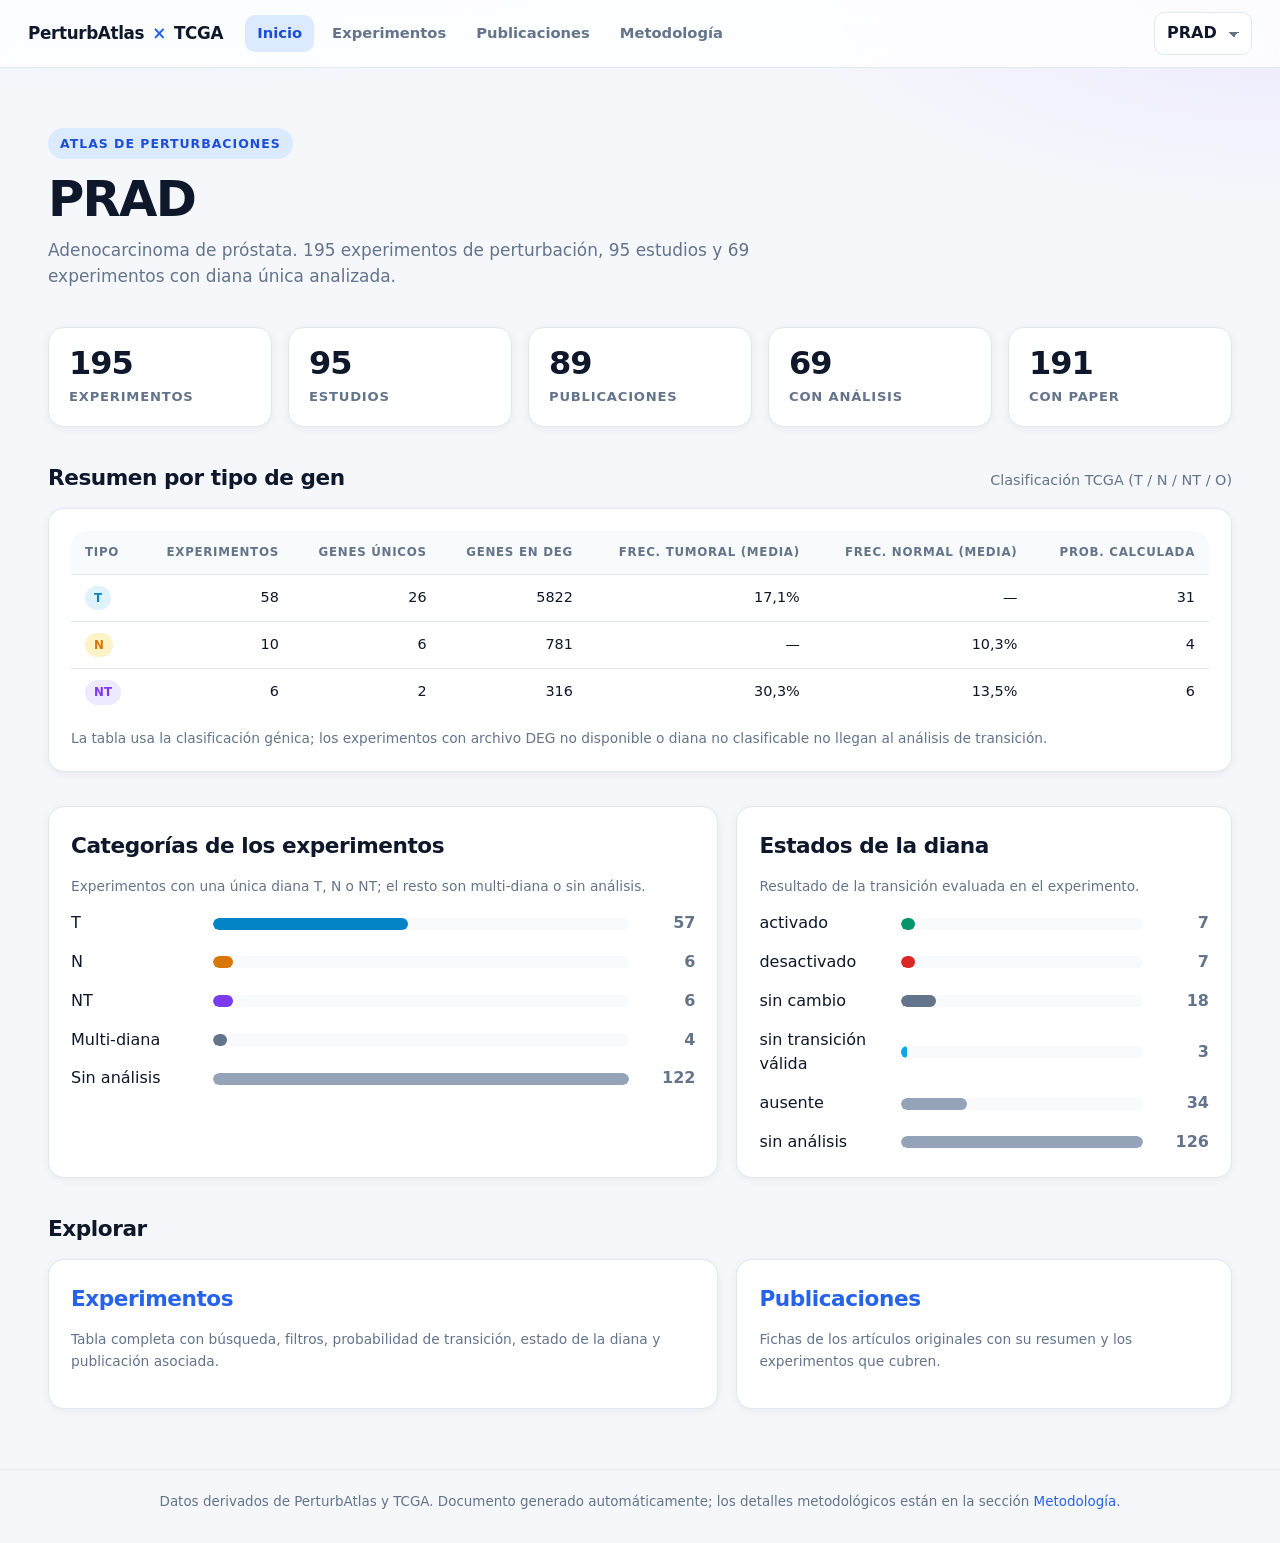
==== index.html @ 243a3626 "Explorador web de experimentos PerturbAtlas x TCGA (PRAD)" ====
<!doctype html>
<html lang="es">
<head>
  <meta charset="utf-8">
  <meta name="viewport" content="width=device-width, initial-scale=1">
  <title>PerturbAtlas × TCGA</title>
  <meta name="description" content="Explorador de experimentos de perturbación génica de PerturbAtlas integrados con la clasificación tumoral de TCGA.">
  <link rel="stylesheet" href="assets/style.css">
</head>
<body data-page="home">
  <header class="topbar">
    <a class="brand" href="index.html">PerturbAtlas<span>×</span>TCGA</a>
    <nav class="nav">
      <a href="index.html" data-nav="home">Inicio</a>
      <a href="experiments.html" data-nav="experiments">Experimentos</a>
      <a href="papers.html" data-nav="papers">Publicaciones</a>
      <a href="methodology.html" data-nav="methodology">Metodología</a>
    </nav>
    <div class="spacer"></div>
    <select class="select" id="cancer-select" aria-label="Seleccionar cáncer"></select>
  </header>

  <main>
    <section class="hero">
      <span class="eyebrow">Atlas de perturbaciones</span>
      <h1 id="hero-title">Cargando…</h1>
      <p class="lead" id="hero-lead">Explorador de experimentos de perturbación génica de PerturbAtlas integrados con la clasificación tumoral de TCGA.</p>
    </section>

    <section class="kpis" id="kpis" aria-live="polite"></section>

    <section class="section">
      <div class="section-head">
        <h2>Resumen por tipo de gen</h2>
        <span class="hint">Clasificación TCGA (T / N / NT / O)</span>
      </div>
      <div class="card" id="type-summary"></div>
    </section>

    <div class="grid-2 section">
      <div class="card">
        <h2>Categorías de los experimentos</h2>
        <p class="note">Experimentos con una única diana T, N o NT; el resto son multi-diana o sin análisis.</p>
        <div class="bars" id="bars-categories"></div>
      </div>
      <div class="card">
        <h2>Estados de la diana</h2>
        <p class="note">Resultado de la transición evaluada en el experimento.</p>
        <div class="bars" id="bars-states"></div>
      </div>
    </div>

    <section class="section">
      <div class="section-head"><h2>Explorar</h2></div>
      <div class="grid-2">
        <a class="card" href="experiments.html">
          <h2>Experimentos</h2>
          <p class="note">Tabla completa con búsqueda, filtros, probabilidad de transición, estado de la diana y publicación asociada.</p>
        </a>
        <a class="card" href="papers.html">
          <h2>Publicaciones</h2>
          <p class="note">Fichas de los artículos originales con su resumen y los experimentos que cubren.</p>
        </a>
      </div>
    </section>
  </main>

  <footer>
    Datos derivados de PerturbAtlas y TCGA. Documento generado automáticamente;
    los detalles metodológicos están en la sección <a href="methodology.html">Metodología</a>.
  </footer>

  <script src="assets/app.js"></script>
</body>
</html>
---- assets/style.css ----
:root {
  --bg: #f5f7fb;
  --surface: #ffffff;
  --surface-soft: #f8fafc;
  --text: #0f172a;
  --muted: #64748b;
  --border: #e2e8f0;
  --primary: #2563eb;
  --primary-dark: #1d4ed8;
  --primary-soft: #dbeafe;
  --t: #0284c7;
  --t-soft: #e0f2fe;
  --n: #d97706;
  --n-soft: #fef3c7;
  --nt: #7c3aed;
  --nt-soft: #ede9fe;
  --o: #64748b;
  --o-soft: #f1f5f9;
  --ok: #059669;
  --ok-soft: #d1fae5;
  --bad: #dc2626;
  --bad-soft: #fee2e2;
  --warn: #0ea5e9;
  --warn-soft: #e0f2fe;
  --shadow: 0 10px 30px rgba(15, 23, 42, .08);
  --shadow-sm: 0 2px 8px rgba(15, 23, 42, .06);
  --radius: 16px;
}

* { box-sizing: border-box; }

html { scroll-behavior: smooth; }

body {
  margin: 0;
  background:
    radial-gradient(1100px 420px at 10% -10%, #e0ecff 0%, transparent 60%),
    radial-gradient(900px 380px at 100% 0%, #ede9fe 0%, transparent 55%),
    var(--bg);
  color: var(--text);
  font-family: system-ui, -apple-system, "Segoe UI", Roboto, "Helvetica Neue", Arial, sans-serif;
  line-height: 1.55;
  -webkit-font-smoothing: antialiased;
}

a { color: var(--primary); text-decoration: none; }
a:hover { text-decoration: underline; }

.topbar {
  position: sticky;
  top: 0;
  z-index: 40;
  display: flex;
  align-items: center;
  gap: 22px;
  padding: 12px 28px;
  background: rgba(255, 255, 255, .82);
  backdrop-filter: saturate(160%) blur(14px);
  border-bottom: 1px solid var(--border);
}

.brand {
  display: flex;
  align-items: center;
  gap: 8px;
  font-weight: 800;
  letter-spacing: -.02em;
  font-size: 1.05rem;
  color: var(--text);
  white-space: nowrap;
}
.brand span { color: var(--primary); }

.nav {
  display: flex;
  gap: 6px;
  flex-wrap: wrap;
}
.nav a {
  color: var(--muted);
  font-weight: 600;
  font-size: .92rem;
  padding: 7px 12px;
  border-radius: 10px;
}
.nav a:hover { background: var(--surface-soft); color: var(--text); text-decoration: none; }
.nav a.active { background: var(--primary-soft); color: var(--primary-dark); }

.spacer { flex: 1; }

.select {
  appearance: none;
  border: 1px solid var(--border);
  background: var(--surface);
  color: var(--text);
  font: inherit;
  font-weight: 600;
  padding: 8px 34px 8px 12px;
  border-radius: 10px;
  cursor: pointer;
  background-image: linear-gradient(45deg, transparent 50%, var(--muted) 50%),
                    linear-gradient(135deg, var(--muted) 50%, transparent 50%);
  background-position: calc(100% - 17px) 52%, calc(100% - 12px) 52%;
  background-size: 5px 5px, 5px 5px;
  background-repeat: no-repeat;
}

main { max-width: 1240px; margin: 0 auto; padding: 34px 28px 60px; }

.hero { padding: 26px 0 10px; }
.eyebrow {
  display: inline-flex;
  align-items: center;
  gap: 8px;
  font-size: .78rem;
  font-weight: 700;
  letter-spacing: .08em;
  text-transform: uppercase;
  color: var(--primary-dark);
  background: var(--primary-soft);
  padding: 6px 12px;
  border-radius: 999px;
}
h1 {
  margin: 14px 0 10px;
  font-size: clamp(2rem, 4.2vw, 3.1rem);
  line-height: 1.08;
  letter-spacing: -.035em;
}
.lead { max-width: 780px; color: var(--muted); font-size: 1.06rem; margin: 0; }

.kpis {
  display: grid;
  grid-template-columns: repeat(auto-fit, minmax(170px, 1fr));
  gap: 16px;
  margin: 28px 0 10px;
}
.kpi {
  background: var(--surface);
  border: 1px solid var(--border);
  border-radius: var(--radius);
  padding: 18px 20px;
  box-shadow: var(--shadow-sm);
}
.kpi .value { font-size: 2rem; font-weight: 800; letter-spacing: -.03em; line-height: 1.1; }
.kpi .label { color: var(--muted); font-size: .82rem; font-weight: 700; text-transform: uppercase; letter-spacing: .06em; margin-top: 6px; }

.section { margin-top: 34px; }
.section-head {
  display: flex;
  align-items: baseline;
  justify-content: space-between;
  gap: 16px;
  margin-bottom: 14px;
}
h2 { margin: 0; font-size: 1.35rem; letter-spacing: -.02em; }
.section-head .hint { color: var(--muted); font-size: .9rem; }

.card {
  background: var(--surface);
  border: 1px solid var(--border);
  border-radius: var(--radius);
  box-shadow: var(--shadow-sm);
  padding: 22px;
}

.grid-2 { display: grid; grid-template-columns: 1.15fr .85fr; gap: 18px; }
@media (max-width: 900px) { .grid-2 { grid-template-columns: 1fr; } }

a.card { color: inherit; text-decoration: none; transition: border-color .15s, box-shadow .15s; }
a.card h2 { color: var(--primary); }
a.card:hover { border-color: #bfdbfe; box-shadow: var(--shadow); text-decoration: none; }

.bars { display: grid; gap: 14px; }
.bar-row { display: grid; grid-template-columns: 130px 1fr 54px; align-items: center; gap: 12px; }
.bar-track { display: block; height: 12px; border-radius: 999px; background: var(--surface-soft); overflow: hidden; }
.bar-fill { display: block; height: 100%; border-radius: 999px; }
.bar-row .num { text-align: right; font-variant-numeric: tabular-nums; color: var(--muted); font-weight: 700; }

.table-wrap {
  background: var(--surface);
  border: 1px solid var(--border);
  border-radius: var(--radius);
  box-shadow: var(--shadow-sm);
  overflow: auto;
}
table { width: 100%; border-collapse: collapse; font-size: .9rem; }
thead th {
  position: sticky;
  top: 0;
  z-index: 2;
  background: var(--surface-soft);
  color: var(--muted);
  font-size: .74rem;
  text-transform: uppercase;
  letter-spacing: .06em;
  text-align: left;
  padding: 12px 14px;
  border-bottom: 1px solid var(--border);
  white-space: nowrap;
}
tbody td { padding: 11px 14px; border-bottom: 1px solid var(--border); vertical-align: top; }
tbody tr:hover { background: #fbfdff; }
tbody tr:last-child td { border-bottom: 0; }
td.num, th.num { text-align: right; font-variant-numeric: tabular-nums; }
.mono { font-family: ui-monospace, SFMono-Regular, Menlo, Consolas, monospace; font-size: .82em; }

.badge {
  display: inline-flex;
  align-items: center;
  gap: 6px;
  padding: 3px 9px;
  border-radius: 999px;
  font-size: .74rem;
  font-weight: 700;
  white-space: nowrap;
}
.badge.T { background: var(--t-soft); color: var(--t); }
.badge.N { background: var(--n-soft); color: var(--n); }
.badge.NT { background: var(--nt-soft); color: var(--nt); }
.badge.Multi { background: var(--o-soft); color: var(--o); }
.badge.Sin { background: var(--o-soft); color: var(--o); }
.badge.activado { background: var(--ok-soft); color: var(--ok); }
.badge.desactivado { background: var(--bad-soft); color: var(--bad); }
.badge.sin_cambio { background: var(--o-soft); color: var(--o); }
.badge.sin_transicion_valida { background: var(--warn-soft); color: var(--warn); }
.badge.ausente { background: var(--o-soft); color: var(--o); }
.badge.paper { background: var(--primary-soft); color: var(--primary-dark); }
.badge.muted { background: var(--o-soft); color: var(--o); }

.toolbar {
  display: flex;
  flex-wrap: wrap;
  gap: 10px;
  align-items: center;
  margin-bottom: 14px;
}
.input, .btn {
  font: inherit;
  border: 1px solid var(--border);
  background: var(--surface);
  color: var(--text);
  padding: 9px 12px;
  border-radius: 10px;
}
.input { min-width: 240px; flex: 1 1 260px; }
.input:focus, .select:focus, .btn:focus { outline: 2px solid var(--primary-soft); border-color: var(--primary); }
.btn { cursor: pointer; font-weight: 700; }
.btn:hover { background: var(--surface-soft); }
.btn.primary { background: var(--primary); border-color: var(--primary); color: #fff; }
.btn.primary:hover { background: var(--primary-dark); }
.check { display: inline-flex; align-items: center; gap: 7px; color: var(--muted); font-weight: 600; font-size: .9rem; cursor: pointer; }
.check input { accent-color: var(--primary); width: 16px; height: 16px; }

.pager { display: flex; align-items: center; justify-content: space-between; gap: 12px; margin-top: 14px; color: var(--muted); font-size: .9rem; }
.pager .buttons { display: flex; gap: 6px; }
.pager button {
  border: 1px solid var(--border);
  background: var(--surface);
  color: var(--text);
  border-radius: 9px;
  padding: 6px 11px;
  cursor: pointer;
  font: inherit;
  font-weight: 700;
}
.pager button:disabled { opacity: .4; cursor: default; }

.cards { display: grid; gap: 16px; }
.paper-card { display: grid; gap: 10px; }
.paper-card h3 { margin: 0; font-size: 1.05rem; line-height: 1.35; letter-spacing: -.01em; }
.meta { color: var(--muted); font-size: .88rem; }
.chips { display: flex; flex-wrap: wrap; gap: 6px; }
.chip {
  font-family: ui-monospace, SFMono-Regular, Menlo, Consolas, monospace;
  font-size: .72rem;
  background: var(--surface-soft);
  border: 1px solid var(--border);
  color: var(--muted);
  border-radius: 8px;
  padding: 3px 8px;
}

dialog {
  width: min(980px, calc(100vw - 32px));
  max-height: calc(100vh - 48px);
  border: 0;
  border-radius: 20px;
  padding: 0;
  box-shadow: 0 30px 80px rgba(15, 23, 42, .28);
  color: var(--text);
}
dialog::backdrop { background: rgba(15, 23, 42, .42); backdrop-filter: blur(3px); }
.dialog-head {
  display: flex;
  align-items: flex-start;
  gap: 16px;
  padding: 22px 24px 14px;
  border-bottom: 1px solid var(--border);
}
.dialog-head h3 { margin: 0; font-size: 1.25rem; letter-spacing: -.02em; }
.dialog-body { padding: 20px 24px 26px; overflow: auto; max-height: calc(100vh - 190px); }
.icon-btn {
  margin-left: auto;
  border: 1px solid var(--border);
  background: var(--surface);
  border-radius: 10px;
  width: 36px; height: 36px;
  cursor: pointer;
  font-size: 1.1rem;
  line-height: 1;
  color: var(--muted);
}

.detail-grid { display: grid; grid-template-columns: repeat(auto-fit, minmax(180px, 1fr)); gap: 12px; }
.detail {
  background: var(--surface-soft);
  border: 1px solid var(--border);
  border-radius: 12px;
  padding: 12px 14px;
}
.detail .k { color: var(--muted); font-size: .72rem; font-weight: 700; text-transform: uppercase; letter-spacing: .06em; }
.detail .v { font-weight: 700; margin-top: 2px; word-break: break-word; }

.subhead { font-size: .78rem; font-weight: 800; text-transform: uppercase; letter-spacing: .07em; color: var(--muted); margin: 22px 0 8px; }

.note { color: var(--muted); font-size: .86rem; }
.empty { color: var(--muted); text-align: center; padding: 26px; }

footer {
  border-top: 1px solid var(--border);
  color: var(--muted);
  font-size: .84rem;
  padding: 22px 28px 30px;
  text-align: center;
}

@media (max-width: 720px) {
  .topbar { flex-wrap: wrap; padding: 10px 16px; gap: 10px; }
  main { padding: 22px 16px 46px; }
  .nav { order: 3; width: 100%; }
  .bar-row { grid-template-columns: 70px 1fr 44px; }
}
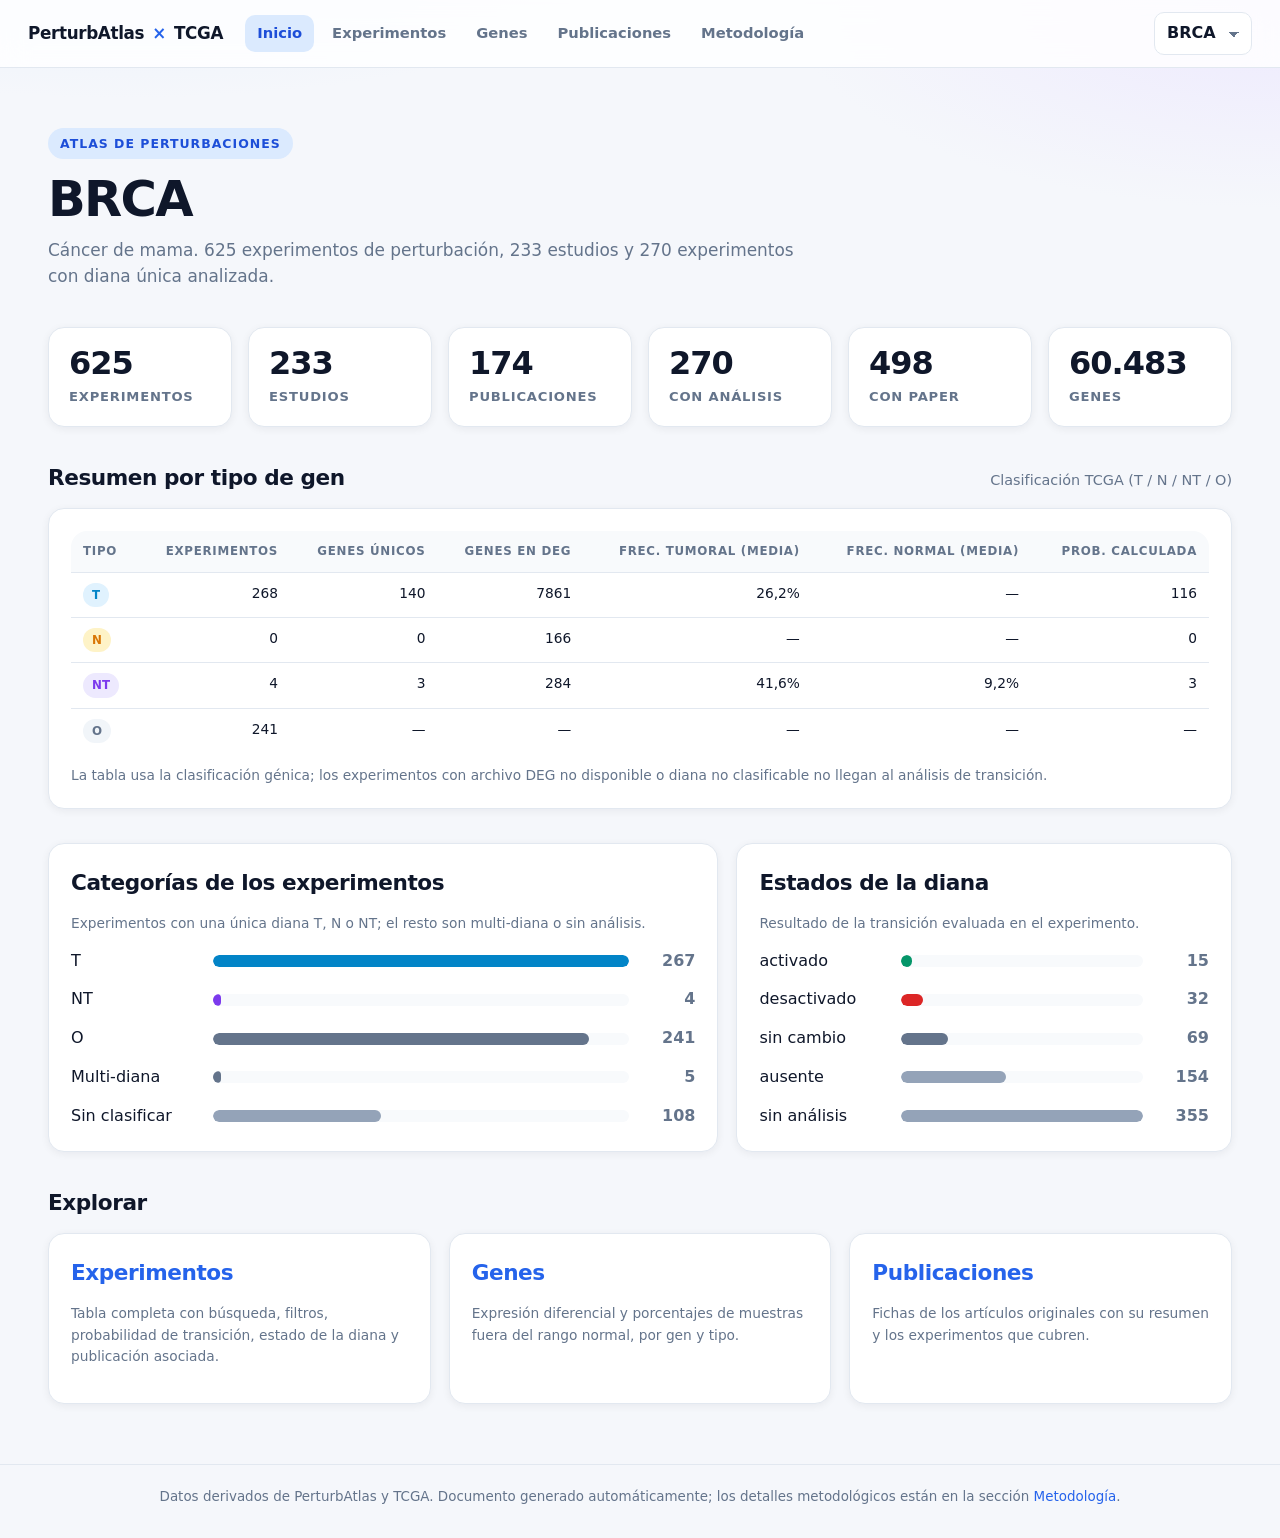
==== commit d410cf06: "Anade la pagina de Genes con metricas de expresion y porcentajes fuera de rango" ====
--- a/index.html
+++ b/index.html
@@ -6,6 +6,7 @@
   <title>PerturbAtlas × TCGA</title>
   <meta name="description" content="Explorador de experimentos de perturbación génica de PerturbAtlas integrados con la clasificación tumoral de TCGA.">
   <link rel="stylesheet" href="assets/style.css">
+  <link rel="icon" href="assets/favicon.svg" type="image/svg+xml">
 </head>
 <body data-page="home">
   <header class="topbar">
@@ -13,6 +14,7 @@
     <nav class="nav">
       <a href="index.html" data-nav="home">Inicio</a>
       <a href="experiments.html" data-nav="experiments">Experimentos</a>
+      <a href="genes.html" data-nav="genes">Genes</a>
       <a href="papers.html" data-nav="papers">Publicaciones</a>
       <a href="methodology.html" data-nav="methodology">Metodología</a>
     </nav>
@@ -52,10 +54,14 @@
 
     <section class="section">
       <div class="section-head"><h2>Explorar</h2></div>
-      <div class="grid-2">
+      <div class="grid-3">
         <a class="card" href="experiments.html">
           <h2>Experimentos</h2>
           <p class="note">Tabla completa con búsqueda, filtros, probabilidad de transición, estado de la diana y publicación asociada.</p>
+        </a>
+        <a class="card" href="genes.html">
+          <h2>Genes</h2>
+          <p class="note">Expresión diferencial y porcentajes de muestras fuera del rango normal, por gen y tipo.</p>
         </a>
         <a class="card" href="papers.html">
           <h2>Publicaciones</h2>
--- a/assets/style.css
+++ b/assets/style.css
@@ -167,6 +167,22 @@
 .grid-2 { display: grid; grid-template-columns: 1.15fr .85fr; gap: 18px; }
 @media (max-width: 900px) { .grid-2 { grid-template-columns: 1fr; } }
 
+.grid-3 { display: grid; grid-template-columns: repeat(3, 1fr); gap: 18px; }
+@media (max-width: 900px) { .grid-3 { grid-template-columns: 1fr; } }
+
+.gene-type {
+  display: inline-block;
+  max-width: 170px;
+  overflow: hidden;
+  text-overflow: ellipsis;
+  white-space: nowrap;
+  vertical-align: bottom;
+  font-family: ui-monospace, SFMono-Regular, Menlo, Consolas, monospace;
+  font-size: .78rem;
+}
+.pct-active { color: var(--ok); font-weight: 700; }
+.pct-near { color: var(--n); font-weight: 700; }
+
 a.card { color: inherit; text-decoration: none; transition: border-color .15s, box-shadow .15s; }
 a.card h2 { color: var(--primary); }
 a.card:hover { border-color: #bfdbfe; box-shadow: var(--shadow); text-decoration: none; }
@@ -205,6 +221,19 @@
 td.num, th.num { text-align: right; font-variant-numeric: tabular-nums; }
 .mono { font-family: ui-monospace, SFMono-Regular, Menlo, Consolas, monospace; font-size: .82em; }
 
+.filename {
+  display: inline-block;
+  max-width: 220px;
+  overflow: hidden;
+  text-overflow: ellipsis;
+  white-space: nowrap;
+  vertical-align: bottom;
+}
+.cell-line { display: inline-block; max-width: 185px; }
+.table-wrap table { font-size: .86rem; }
+.table-wrap tbody td { padding: 10px 12px; }
+.table-wrap thead th { padding: 11px 12px; }
+
 .badge {
   display: inline-flex;
   align-items: center;
@@ -218,6 +247,7 @@
 .badge.T { background: var(--t-soft); color: var(--t); }
 .badge.N { background: var(--n-soft); color: var(--n); }
 .badge.NT { background: var(--nt-soft); color: var(--nt); }
+.badge.O { background: var(--o-soft); color: var(--o); }
 .badge.Multi { background: var(--o-soft); color: var(--o); }
 .badge.Sin { background: var(--o-soft); color: var(--o); }
 .badge.activado { background: var(--ok-soft); color: var(--ok); }
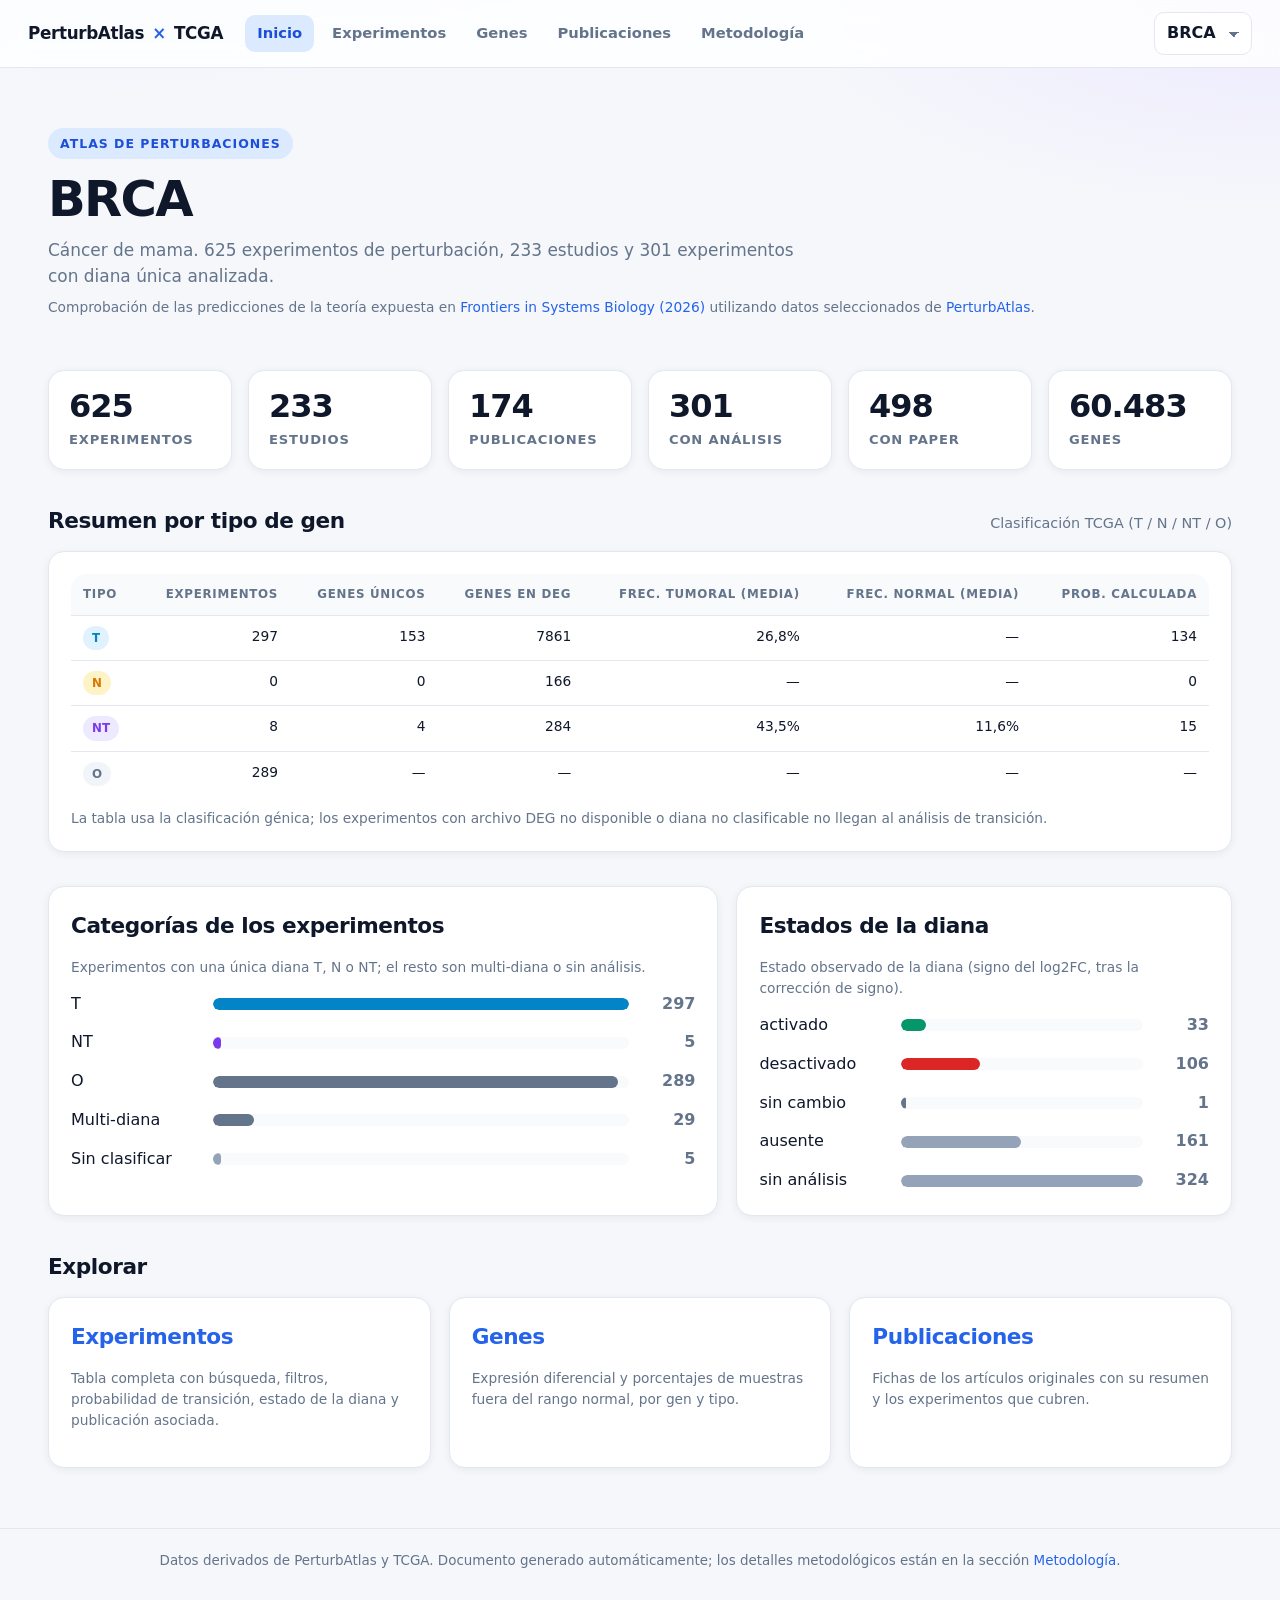
==== commit 39107e41: "Corrige dianas y signos y anade el test de alcanzabilidad" ====
--- a/index.html
+++ b/index.html
@@ -27,6 +27,7 @@
       <span class="eyebrow">Atlas de perturbaciones</span>
       <h1 id="hero-title">Cargando…</h1>
       <p class="lead" id="hero-lead">Explorador de experimentos de perturbación génica de PerturbAtlas integrados con la clasificación tumoral de TCGA.</p>
+      <p class="note" style="margin-top:8px">Comprobación de las predicciones de la teoría expuesta en <a href="https://doi.org/10.3389/fsysb.2026.1861211" target="_blank" rel="noopener">Frontiers in Systems Biology (2026)</a> utilizando datos seleccionados de <a href="https://perturbatlas.kratoss.site/" target="_blank" rel="noopener">PerturbAtlas</a>.</p>
     </section>
 
     <section class="kpis" id="kpis" aria-live="polite"></section>
@@ -47,7 +48,7 @@
       </div>
       <div class="card">
         <h2>Estados de la diana</h2>
-        <p class="note">Resultado de la transición evaluada en el experimento.</p>
+        <p class="note">Estado observado de la diana (signo del log2FC, tras la corrección de signo).</p>
         <div class="bars" id="bars-states"></div>
       </div>
     </div>
--- a/assets/style.css
+++ b/assets/style.css
@@ -357,6 +357,13 @@
 .note { color: var(--muted); font-size: .86rem; }
 .empty { color: var(--muted); text-align: center; padding: 26px; }
 
+.summary-card { box-shadow: none; }
+.summary-text { margin: 0 0 10px; line-height: 1.55; }
+.summary-row { display: flex; align-items: baseline; flex-wrap: wrap; gap: 8px; margin: 8px 0 2px; }
+.summary-label { font-weight: 600; font-size: .9rem; color: #334155; }
+.summary-row .note { font-size: .8rem; }
+.summary-note { margin: 10px 0 0; font-size: .78rem; color: #64748b; line-height: 1.45; }
+
 footer {
   border-top: 1px solid var(--border);
   color: var(--muted);
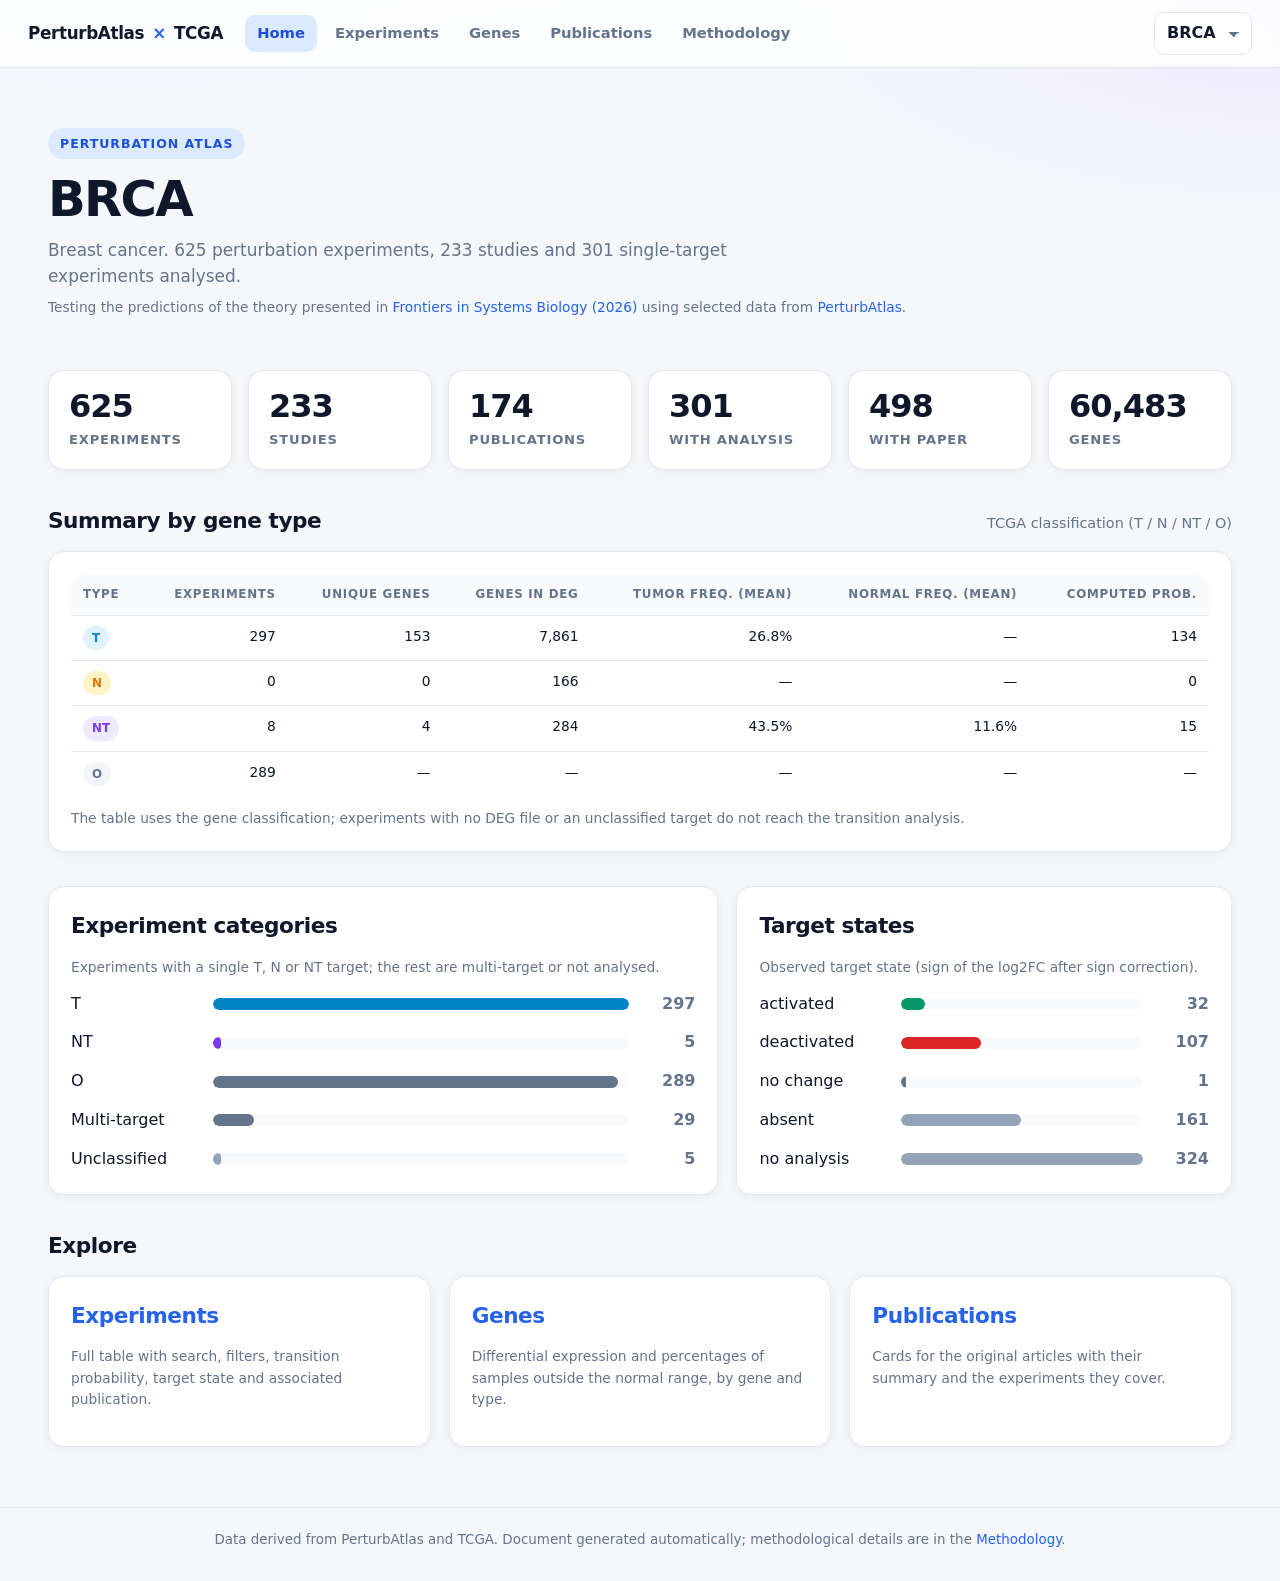
==== commit 1612603e: "Translate the explorer to English and document the reachability test" ====
--- a/index.html
+++ b/index.html
@@ -1,10 +1,10 @@
 <!doctype html>
-<html lang="es">
+<html lang="en">
 <head>
   <meta charset="utf-8">
   <meta name="viewport" content="width=device-width, initial-scale=1">
   <title>PerturbAtlas × TCGA</title>
-  <meta name="description" content="Explorador de experimentos de perturbación génica de PerturbAtlas integrados con la clasificación tumoral de TCGA.">
+  <meta name="description" content="Explorer of PerturbAtlas gene-perturbation experiments integrated with the TCGA tumour classification.">
   <link rel="stylesheet" href="assets/style.css">
   <link rel="icon" href="assets/favicon.svg" type="image/svg+xml">
 </head>
@@ -12,69 +12,69 @@
   <header class="topbar">
     <a class="brand" href="index.html">PerturbAtlas<span>×</span>TCGA</a>
     <nav class="nav">
-      <a href="index.html" data-nav="home">Inicio</a>
-      <a href="experiments.html" data-nav="experiments">Experimentos</a>
+      <a href="index.html" data-nav="home">Home</a>
+      <a href="experiments.html" data-nav="experiments">Experiments</a>
       <a href="genes.html" data-nav="genes">Genes</a>
-      <a href="papers.html" data-nav="papers">Publicaciones</a>
-      <a href="methodology.html" data-nav="methodology">Metodología</a>
+      <a href="papers.html" data-nav="papers">Publications</a>
+      <a href="methodology.html" data-nav="methodology">Methodology</a>
     </nav>
     <div class="spacer"></div>
-    <select class="select" id="cancer-select" aria-label="Seleccionar cáncer"></select>
+    <select class="select" id="cancer-select" aria-label="Select cancer"></select>
   </header>
 
   <main>
     <section class="hero">
-      <span class="eyebrow">Atlas de perturbaciones</span>
-      <h1 id="hero-title">Cargando…</h1>
-      <p class="lead" id="hero-lead">Explorador de experimentos de perturbación génica de PerturbAtlas integrados con la clasificación tumoral de TCGA.</p>
-      <p class="note" style="margin-top:8px">Comprobación de las predicciones de la teoría expuesta en <a href="https://doi.org/10.3389/fsysb.2026.1861211" target="_blank" rel="noopener">Frontiers in Systems Biology (2026)</a> utilizando datos seleccionados de <a href="https://perturbatlas.kratoss.site/" target="_blank" rel="noopener">PerturbAtlas</a>.</p>
+      <span class="eyebrow">Perturbation atlas</span>
+      <h1 id="hero-title">Loading…</h1>
+      <p class="lead" id="hero-lead">Explorer of PerturbAtlas gene-perturbation experiments integrated with the TCGA tumour classification.</p>
+      <p class="note" style="margin-top:8px">Testing the predictions of the theory presented in <a href="https://doi.org/10.3389/fsysb.2026.1861211" target="_blank" rel="noopener">Frontiers in Systems Biology (2026)</a> using selected data from <a href="https://perturbatlas.kratoss.site/" target="_blank" rel="noopener">PerturbAtlas</a>.</p>
     </section>
 
     <section class="kpis" id="kpis" aria-live="polite"></section>
 
     <section class="section">
       <div class="section-head">
-        <h2>Resumen por tipo de gen</h2>
-        <span class="hint">Clasificación TCGA (T / N / NT / O)</span>
+        <h2>Summary by gene type</h2>
+        <span class="hint">TCGA classification (T / N / NT / O)</span>
       </div>
       <div class="card" id="type-summary"></div>
     </section>
 
     <div class="grid-2 section">
       <div class="card">
-        <h2>Categorías de los experimentos</h2>
-        <p class="note">Experimentos con una única diana T, N o NT; el resto son multi-diana o sin análisis.</p>
+        <h2>Experiment categories</h2>
+        <p class="note">Experiments with a single T, N or NT target; the rest are multi-target or not analysed.</p>
         <div class="bars" id="bars-categories"></div>
       </div>
       <div class="card">
-        <h2>Estados de la diana</h2>
-        <p class="note">Estado observado de la diana (signo del log2FC, tras la corrección de signo).</p>
+        <h2>Target states</h2>
+        <p class="note">Observed target state (sign of the log2FC after sign correction).</p>
         <div class="bars" id="bars-states"></div>
       </div>
     </div>
 
     <section class="section">
-      <div class="section-head"><h2>Explorar</h2></div>
+      <div class="section-head"><h2>Explore</h2></div>
       <div class="grid-3">
         <a class="card" href="experiments.html">
-          <h2>Experimentos</h2>
-          <p class="note">Tabla completa con búsqueda, filtros, probabilidad de transición, estado de la diana y publicación asociada.</p>
+          <h2>Experiments</h2>
+          <p class="note">Full table with search, filters, transition probability, target state and associated publication.</p>
         </a>
         <a class="card" href="genes.html">
           <h2>Genes</h2>
-          <p class="note">Expresión diferencial y porcentajes de muestras fuera del rango normal, por gen y tipo.</p>
+          <p class="note">Differential expression and percentages of samples outside the normal range, by gene and type.</p>
         </a>
         <a class="card" href="papers.html">
-          <h2>Publicaciones</h2>
-          <p class="note">Fichas de los artículos originales con su resumen y los experimentos que cubren.</p>
+          <h2>Publications</h2>
+          <p class="note">Cards for the original articles with their summary and the experiments they cover.</p>
         </a>
       </div>
     </section>
   </main>
 
   <footer>
-    Datos derivados de PerturbAtlas y TCGA. Documento generado automáticamente;
-    los detalles metodológicos están en la sección <a href="methodology.html">Metodología</a>.
+    Data derived from PerturbAtlas and TCGA. Document generated automatically;
+    methodological details are in the <a href="methodology.html">Methodology</a>.
   </footer>
 
   <script src="assets/app.js"></script>
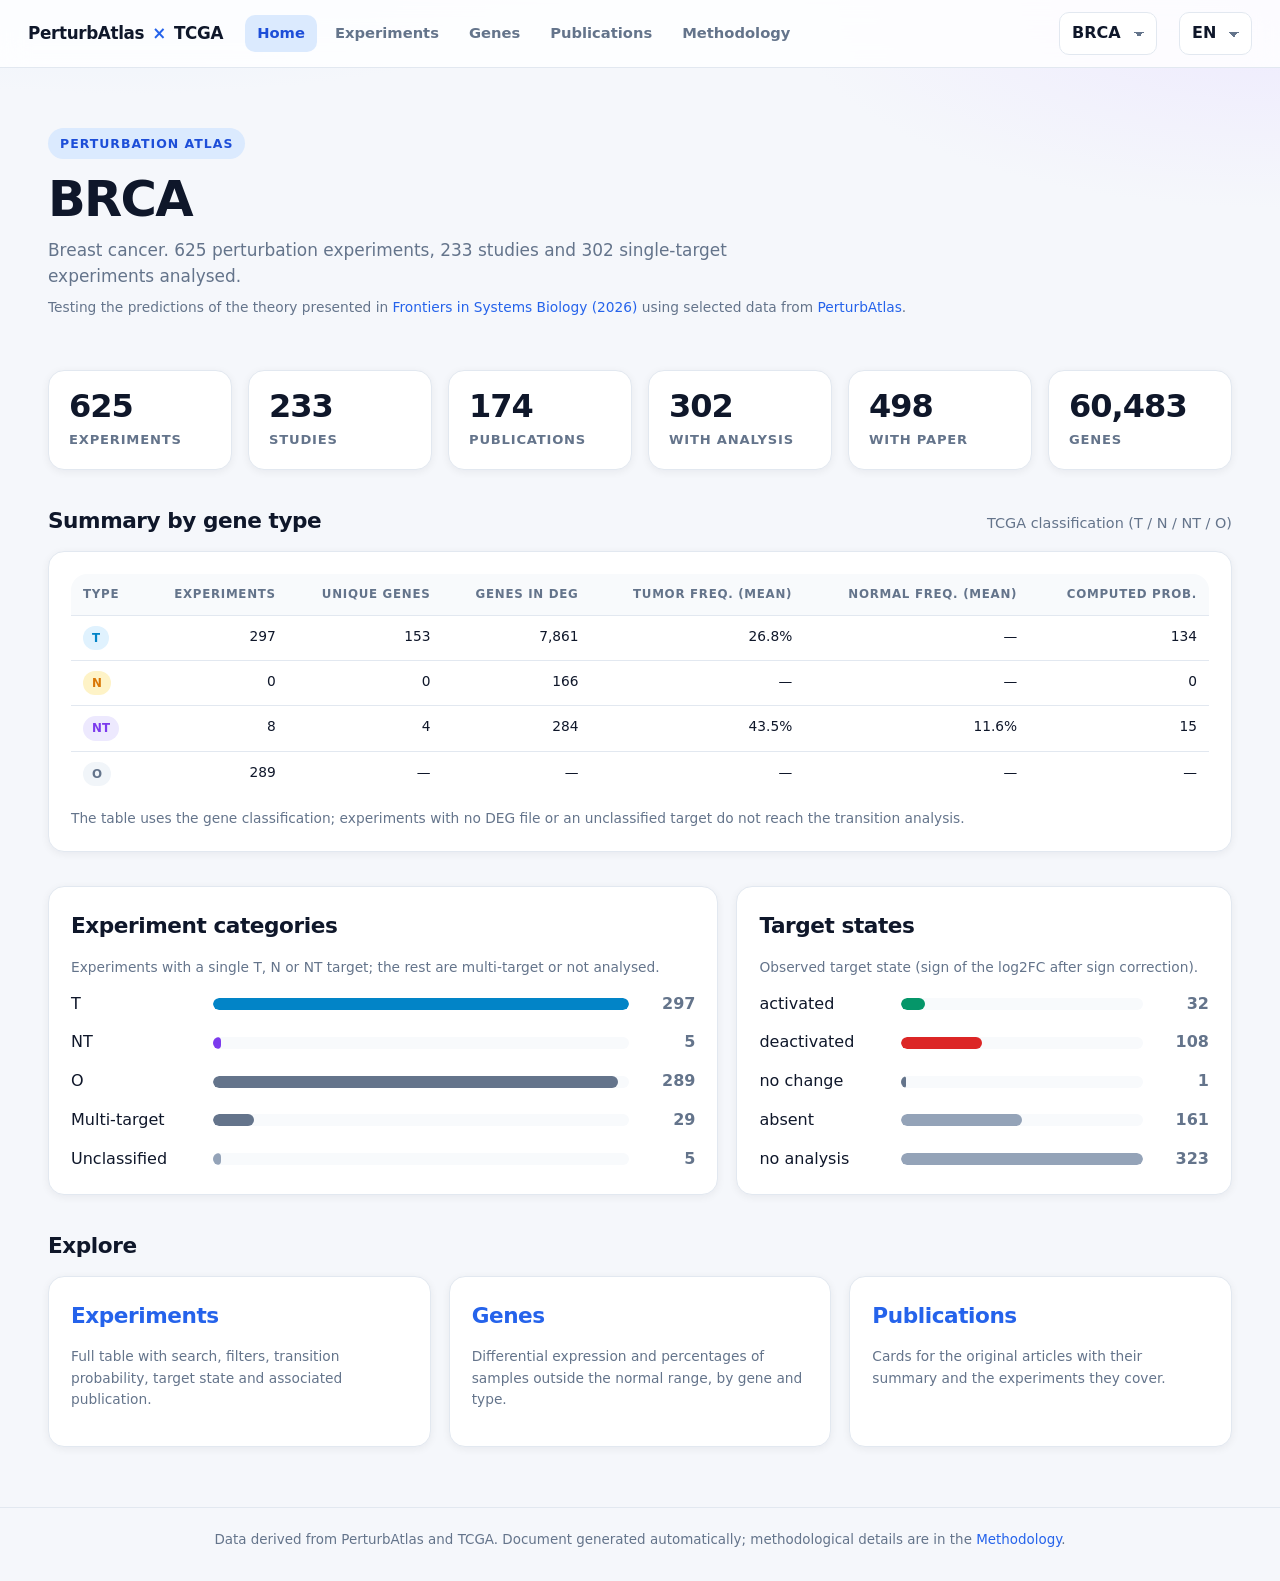
==== commit f701f956: "Add ES/EN language toggle and bilingual summaries" ====
--- a/index.html
+++ b/index.html
@@ -20,6 +20,10 @@
     </nav>
     <div class="spacer"></div>
     <select class="select" id="cancer-select" aria-label="Select cancer"></select>
+    <select class="select" id="lang-select" aria-label="Select language">
+      <option value="en">EN</option>
+      <option value="es">ES</option>
+    </select>
   </header>
 
   <main>
--- a/assets/style.css
+++ b/assets/style.css
@@ -169,6 +169,8 @@
 
 .grid-3 { display: grid; grid-template-columns: repeat(3, 1fr); gap: 18px; }
 @media (max-width: 900px) { .grid-3 { grid-template-columns: 1fr; } }
+.grid-4 { display: grid; grid-template-columns: repeat(4, minmax(0, 1fr)); gap: 12px; }
+@media (max-width: 900px) { .grid-4 { grid-template-columns: repeat(2, minmax(0, 1fr)); } }
 
 .gene-type {
   display: inline-block;
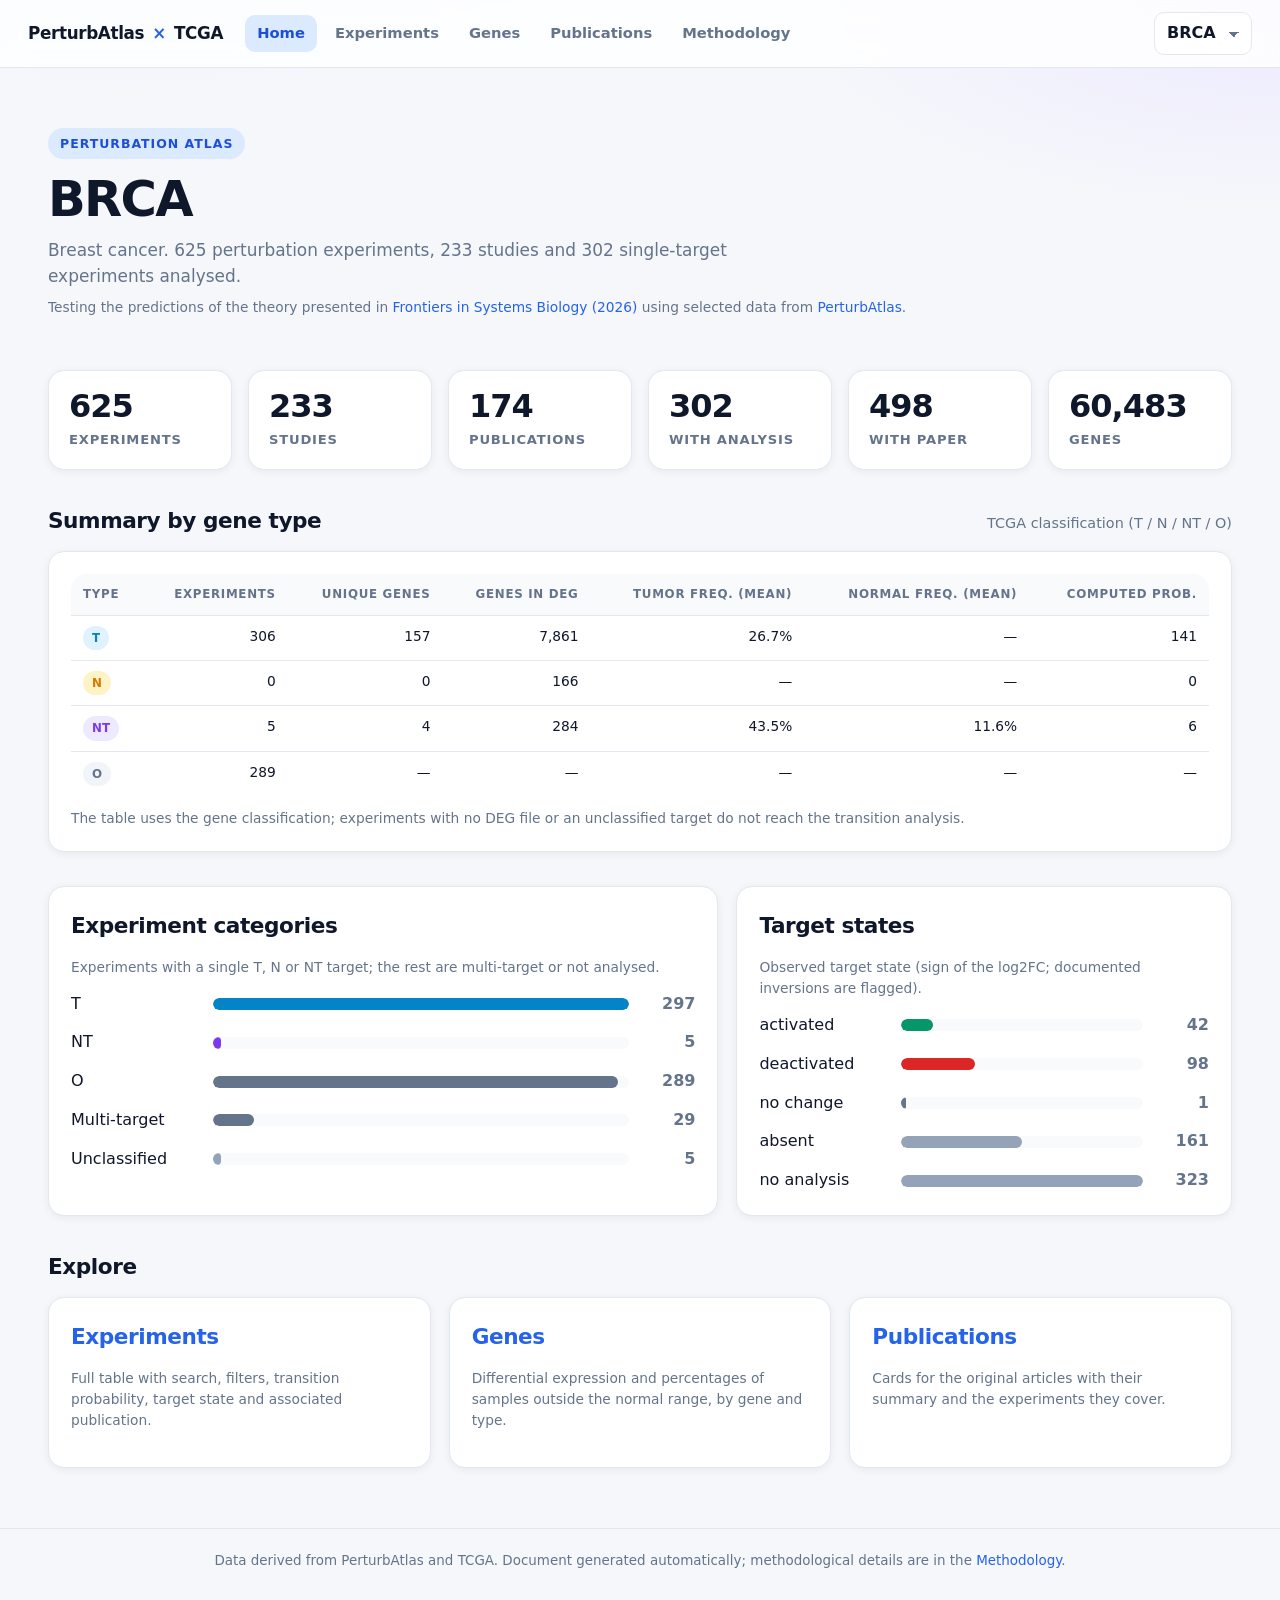
==== commit d0d44712: "Apply documented-only sign inversions and refresh results" ====
--- a/index.html
+++ b/index.html
@@ -52,7 +52,7 @@
       </div>
       <div class="card">
         <h2>Target states</h2>
-        <p class="note">Observed target state (sign of the log2FC after sign correction).</p>
+        <p class="note">Observed target state (sign of the log2FC; documented inversions are flagged).</p>
         <div class="bars" id="bars-states"></div>
       </div>
     </div>
--- a/assets/style.css
+++ b/assets/style.css
@@ -88,6 +88,9 @@
 
 .spacer { flex: 1; }
 
+/* El selector de idioma está oculto; ?lang=es sigue disponible. */
+#lang-select { display: none; }
+
 .select {
   appearance: none;
   border: 1px solid var(--border);
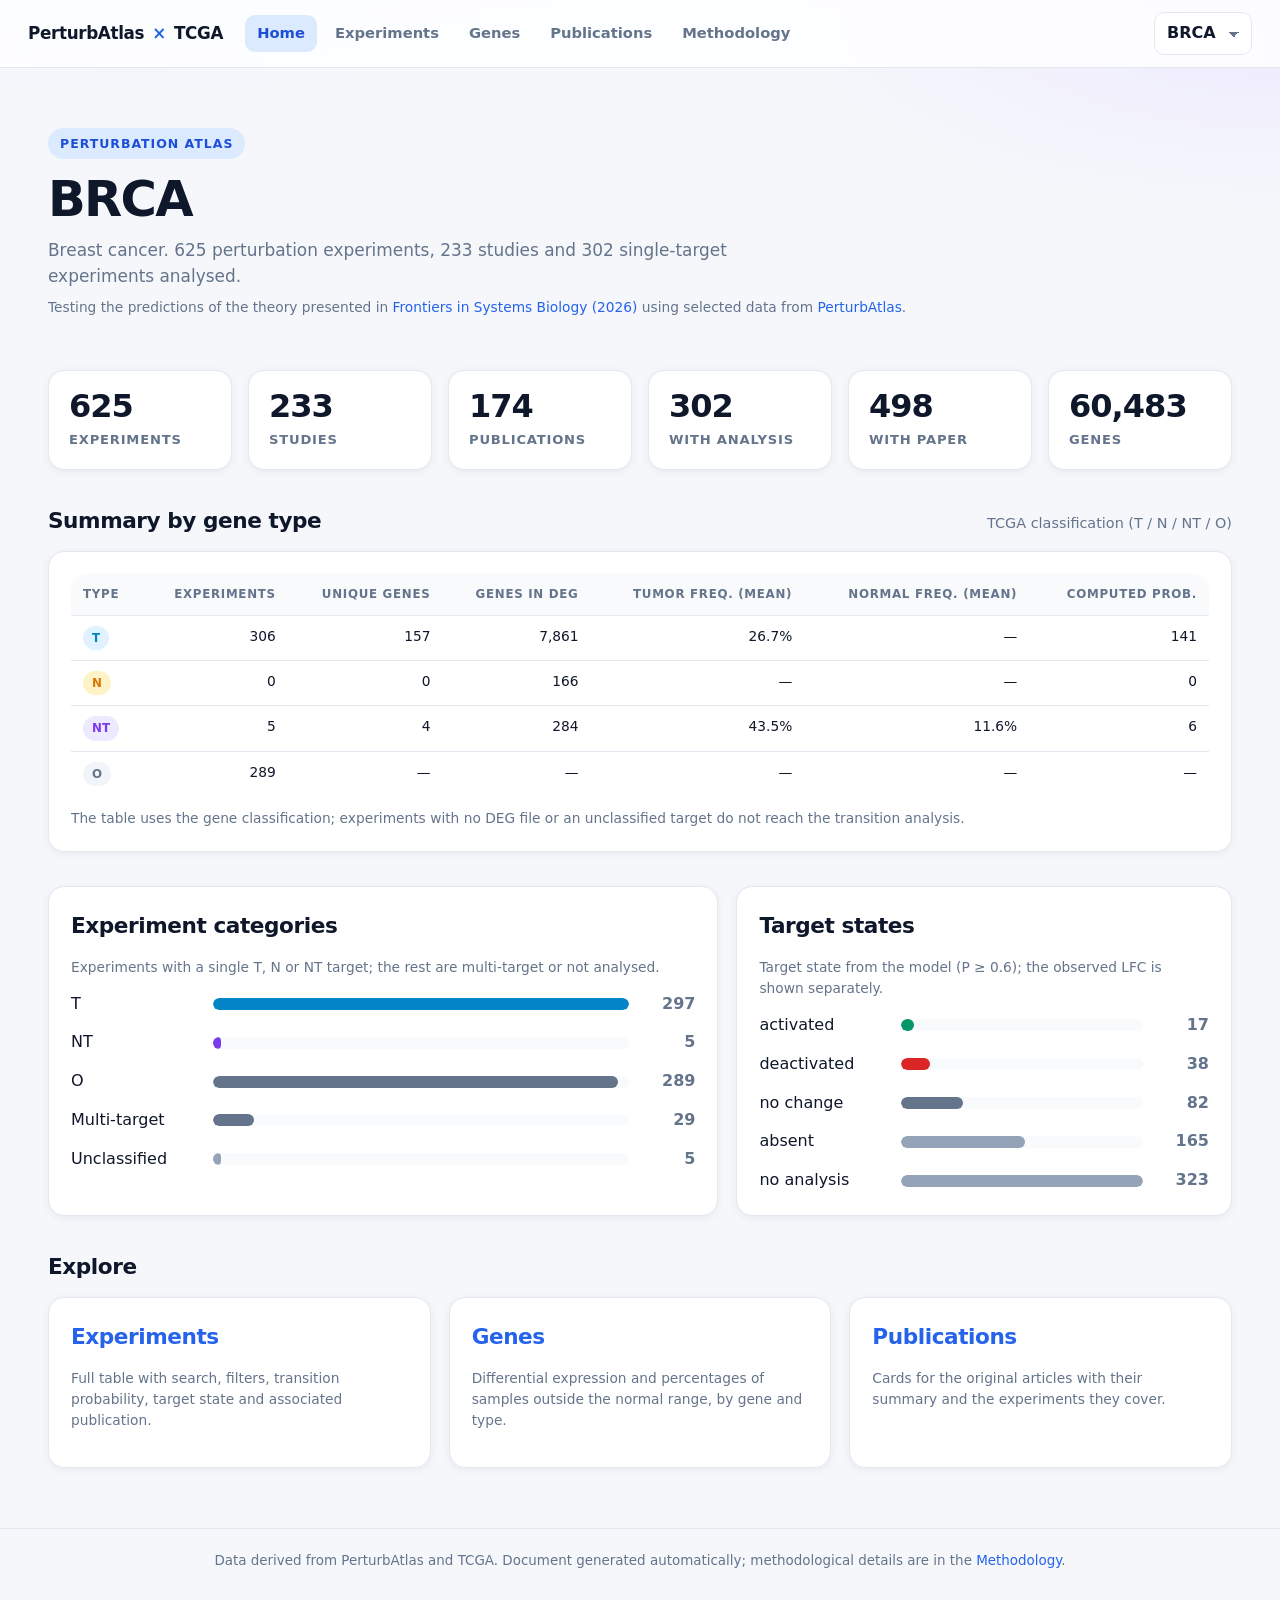
==== commit 35e9ae69: "Clarify that the displayed state comes from the model" ====
--- a/index.html
+++ b/index.html
@@ -52,7 +52,7 @@
       </div>
       <div class="card">
         <h2>Target states</h2>
-        <p class="note">Observed target state (sign of the log2FC; documented inversions are flagged).</p>
+        <p class="note">Target state from the model (P ≥ 0.6); the observed LFC is shown separately.</p>
         <div class="bars" id="bars-states"></div>
       </div>
     </div>
